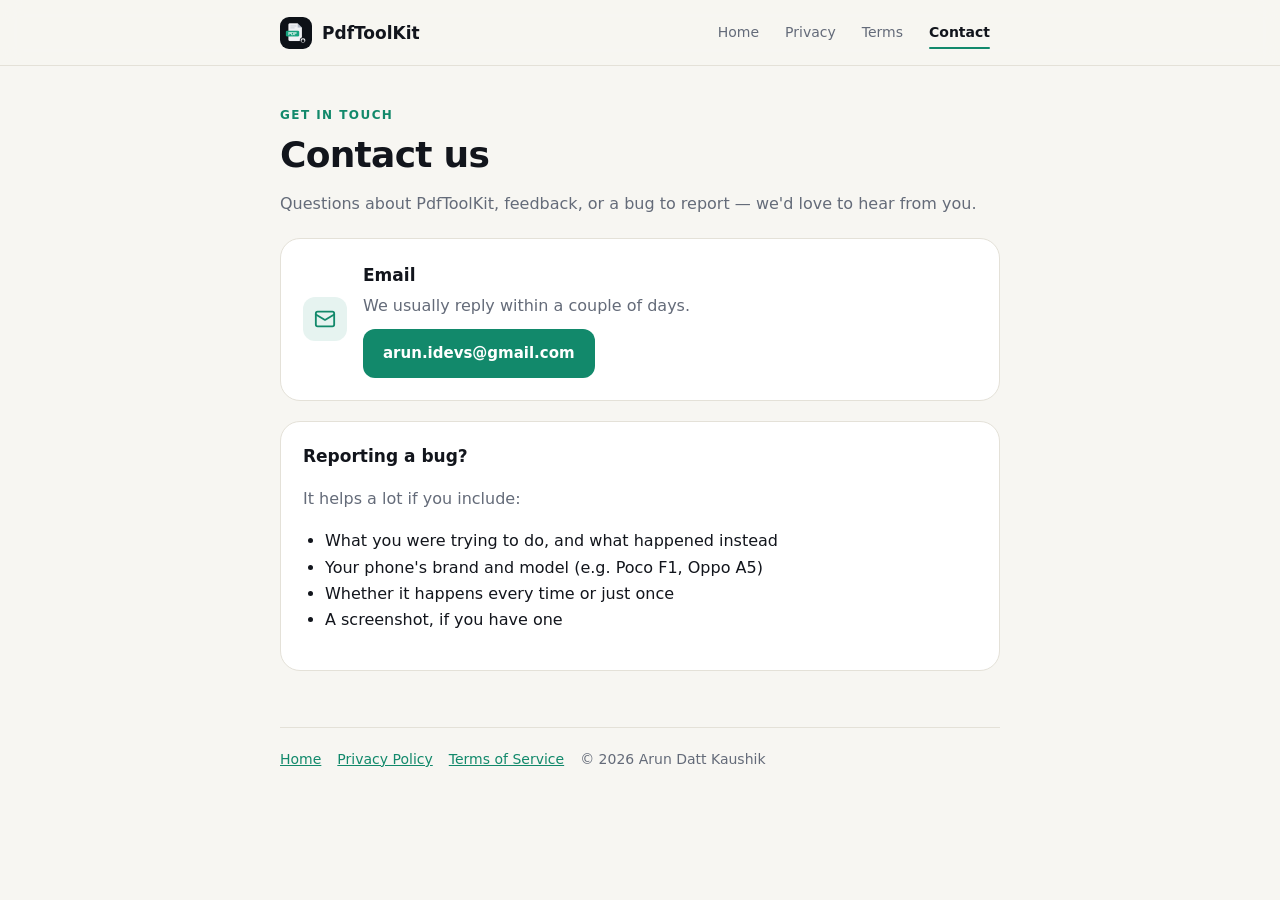
==== contact/index.html @ 8418fa76 "Add site nav bar, Contact page and subtle micro-animations - Sticky header with Home/Privacy/Terms/C" ====
<!doctype html>
<html lang="en">
<head>
<meta charset="utf-8">
<meta name="viewport" content="width=device-width, initial-scale=1">
<title>Contact – PdfToolKit</title>
<meta name="description" content="Get in touch about PdfToolKit — support, feedback or a bug report.">
<link rel="icon" href="../icon.png">
<link rel="stylesheet" href="../style.css">
</head>
<body>

<header class="site-header">
  <div class="nav-inner">
    <a class="brand" href="../"><img src="../icon.png" alt="">PdfToolKit</a>
    <nav class="tabs">
      <a href="../">Home</a>
      <a href="../privacy/">Privacy</a>
      <a href="../terms/">Terms</a>
      <a href="./" class="active">Contact</a>
    </nav>
  </div>
</header>

<main class="wrap">
  <div class="hero-anim">
    <div class="overline">Get in touch</div>
    <h1>Contact us</h1>
    <p class="muted">Questions about PdfToolKit, feedback, or a bug to report — we'd love to hear from you.</p>
  </div>

  <div class="card contact-card reveal">
    <div class="contact-icon"><svg viewBox="0 0 24 24" fill="none" stroke-width="2" stroke-linecap="round" stroke-linejoin="round"><rect x="2" y="4" width="20" height="16" rx="2"/><path d="m22 7-10 6L2 7"/></svg></div>
    <div>
      <h3 style="margin:0 0 4px">Email</h3>
      <p class="muted" style="margin:0 0 10px">We usually reply within a couple of days.</p>
      <a class="btn" href="mailto:arun.idevs@gmail.com">arun.idevs@gmail.com</a>
    </div>
  </div>

  <div class="card reveal">
    <h3 style="margin-top:0">Reporting a bug?</h3>
    <p class="muted">It helps a lot if you include:</p>
    <ul class="muted">
      <li>What you were trying to do, and what happened instead</li>
      <li>Your phone's brand and model (e.g. Poco F1, Oppo A5)</li>
      <li>Whether it happens every time or just once</li>
      <li>A screenshot, if you have one</li>
    </ul>
  </div>

  <footer class="muted">
    <a href="../">Home</a><a href="../privacy/">Privacy Policy</a><a href="../terms/">Terms of Service</a><span>© 2026 Arun Datt Kaushik</span>
  </footer>
</main>

<script src="../animate.js"></script>
</body>
</html>
---- style.css ----
:root {
  --bg: #F7F6F2; --surface: #FFFFFF; --border: #E4E1D8; --text: #12151C;
  --muted: #646B79; --accent: #12896B; --accent-soft: rgba(18,137,107,0.10);
  --shadow: rgba(18,21,28,0.07);
}
@media (prefers-color-scheme: dark) {
  :root {
    --bg: #0D1117; --surface: #151A23; --border: #262D3A; --text: #ECEEF2;
    --muted: #8C93A3; --accent: #1DB88F; --accent-soft: rgba(29,184,143,0.14);
    --shadow: rgba(0,0,0,0.35);
  }
}
* { box-sizing: border-box; }
html { scroll-behavior: smooth; }
body {
  margin: 0; background: var(--bg); color: var(--text);
  font: 16px/1.65 Inter, system-ui, -apple-system, "Segoe UI", Roboto, sans-serif;
}

/* ---------- Site header / nav ---------- */
.site-header {
  position: sticky; top: 0; z-index: 50;
  background: color-mix(in srgb, var(--bg) 86%, transparent);
  backdrop-filter: blur(10px); -webkit-backdrop-filter: blur(10px);
  border-bottom: 1px solid var(--border);
}
.nav-inner {
  max-width: 760px; margin: 0 auto; padding: 14px 20px;
  display: flex; align-items: center; gap: 10px; flex-wrap: wrap;
}
.brand { display: flex; align-items: center; gap: 10px; text-decoration: none; color: var(--text); font-weight: 700; font-size: 17px; }
.brand img { width: 32px; height: 32px; border-radius: 9px; transition: transform .35s cubic-bezier(.34,1.56,.64,1); }
.brand:hover img { transform: rotate(-8deg) scale(1.08); }
nav.tabs { margin-left: auto; display: flex; gap: 6px; font-size: 14px; }
nav.tabs a {
  position: relative; color: var(--muted); text-decoration: none; font-weight: 500;
  padding: 7px 10px; border-radius: 8px; transition: color .2s ease, background .2s ease;
}
nav.tabs a:hover { color: var(--text); background: var(--accent-soft); }
nav.tabs a::after {
  content: ''; position: absolute; left: 10px; right: 10px; bottom: 2px; height: 2px;
  background: var(--accent); border-radius: 2px; transform: scaleX(0); transform-origin: center;
  transition: transform .25s ease;
}
nav.tabs a:hover::after { transform: scaleX(1); }
nav.tabs a.active { color: var(--text); font-weight: 700; }
nav.tabs a.active::after { transform: scaleX(1); }

.wrap { max-width: 760px; margin: 0 auto; padding: 40px 20px 64px; }
.overline { color: var(--accent); font-size: 12px; font-weight: 700; letter-spacing: .12em; text-transform: uppercase; }
h1 { font-size: 36px; line-height: 1.15; letter-spacing: -.02em; margin: 8px 0 12px; }
h2 { font-size: 21px; letter-spacing: -.01em; margin: 36px 0 8px; }
h3 { font-size: 17px; margin: 22px 0 6px; }
p, li { color: var(--text); }
.muted { color: var(--muted); }
a { color: var(--accent); }
.card {
  background: var(--surface); border: 1px solid var(--border); border-radius: 20px;
  padding: 20px 22px; margin: 20px 0;
  transition: transform .25s ease, box-shadow .25s ease, border-color .25s ease;
}
.card:hover { transform: translateY(-3px); box-shadow: 0 14px 28px var(--shadow); border-color: var(--accent); }
.pill {
  display: inline-block; background: var(--accent-soft); color: var(--accent);
  border-radius: 999px; padding: 6px 12px; font-size: 14px; font-weight: 600;
}
.btn {
  display: inline-flex; align-items: center; gap: 8px; text-decoration: none;
  background: var(--accent); color: #fff; font-weight: 600; font-size: 15px;
  padding: 12px 20px; border-radius: 12px; border: none; cursor: pointer;
  transition: transform .2s ease, box-shadow .2s ease, opacity .2s ease;
}
.btn:hover { transform: translateY(-2px); box-shadow: 0 10px 22px var(--accent-soft); opacity: .95; }
.btn-secondary {
  background: var(--surface); color: var(--text); border: 1px solid var(--border);
}
.btn-secondary:hover { box-shadow: 0 10px 22px var(--shadow); }
table { width: 100%; border-collapse: collapse; font-size: 15px; }
th, td { text-align: left; padding: 10px 8px; border-bottom: 1px solid var(--border); vertical-align: top; }
th { color: var(--muted); font-weight: 600; font-size: 13px; }
.table-scroll { overflow-x: auto; }
footer { margin-top: 56px; padding-top: 20px; border-top: 1px solid var(--border); font-size: 14px; }
footer a { margin-right: 16px; }
ul { padding-left: 22px; }

/* ---------- Home page ---------- */
.hero { padding: 8px 0 16px; }
.hero-anim > * { animation: fadeUp .7s ease both; }
.hero-anim > *:nth-child(1) { animation-delay: .04s; }
.hero-anim > *:nth-child(2) { animation-delay: .14s; }
.hero-anim > *:nth-child(3) { animation-delay: .24s; }
.hero-anim > *:nth-child(4) { animation-delay: .34s; }
@keyframes fadeUp { from { opacity: 0; transform: translateY(16px); } to { opacity: 1; transform: none; } }

.feature-grid {
  display: grid; grid-template-columns: repeat(2, 1fr); gap: 14px; margin: 28px 0;
}
@media (max-width: 560px) { .feature-grid { grid-template-columns: 1fr; } }
.feature {
  background: var(--surface); border: 1px solid var(--border); border-radius: 18px;
  padding: 18px; transition: transform .25s ease, box-shadow .25s ease, border-color .25s ease;
}
.feature:hover { transform: translateY(-3px); box-shadow: 0 14px 28px var(--shadow); border-color: var(--accent); }
.feature-icon {
  width: 38px; height: 38px; border-radius: 10px; background: var(--accent-soft);
  display: flex; align-items: center; justify-content: center; margin-bottom: 10px;
  animation: float 4.5s ease-in-out infinite;
}
.feature-icon svg { width: 20px; height: 20px; stroke: var(--accent); }
@keyframes float { 0%, 100% { transform: translateY(0); } 50% { transform: translateY(-4px); } }
.feature h3 { margin: 0 0 4px; font-size: 16px; }
.feature p { margin: 0; color: var(--muted); font-size: 14px; }

/* ---------- Scroll reveal ---------- */
.reveal { opacity: 0; transform: translateY(18px); transition: opacity .6s ease, transform .6s ease; }
.reveal.in { opacity: 1; transform: none; }

/* ---------- Contact page ---------- */
.contact-card {
  display: flex; align-items: center; gap: 16px; padding: 22px;
}
.contact-icon {
  width: 44px; height: 44px; border-radius: 12px; background: var(--accent-soft);
  display: flex; align-items: center; justify-content: center; flex: none;
}
.contact-icon svg { width: 22px; height: 22px; stroke: var(--accent); }

@media (prefers-reduced-motion: reduce) {
  *, *::before, *::after {
    animation-duration: .001ms !important; animation-iteration-count: 1 !important;
    transition-duration: .001ms !important; scroll-behavior: auto !important;
  }
}
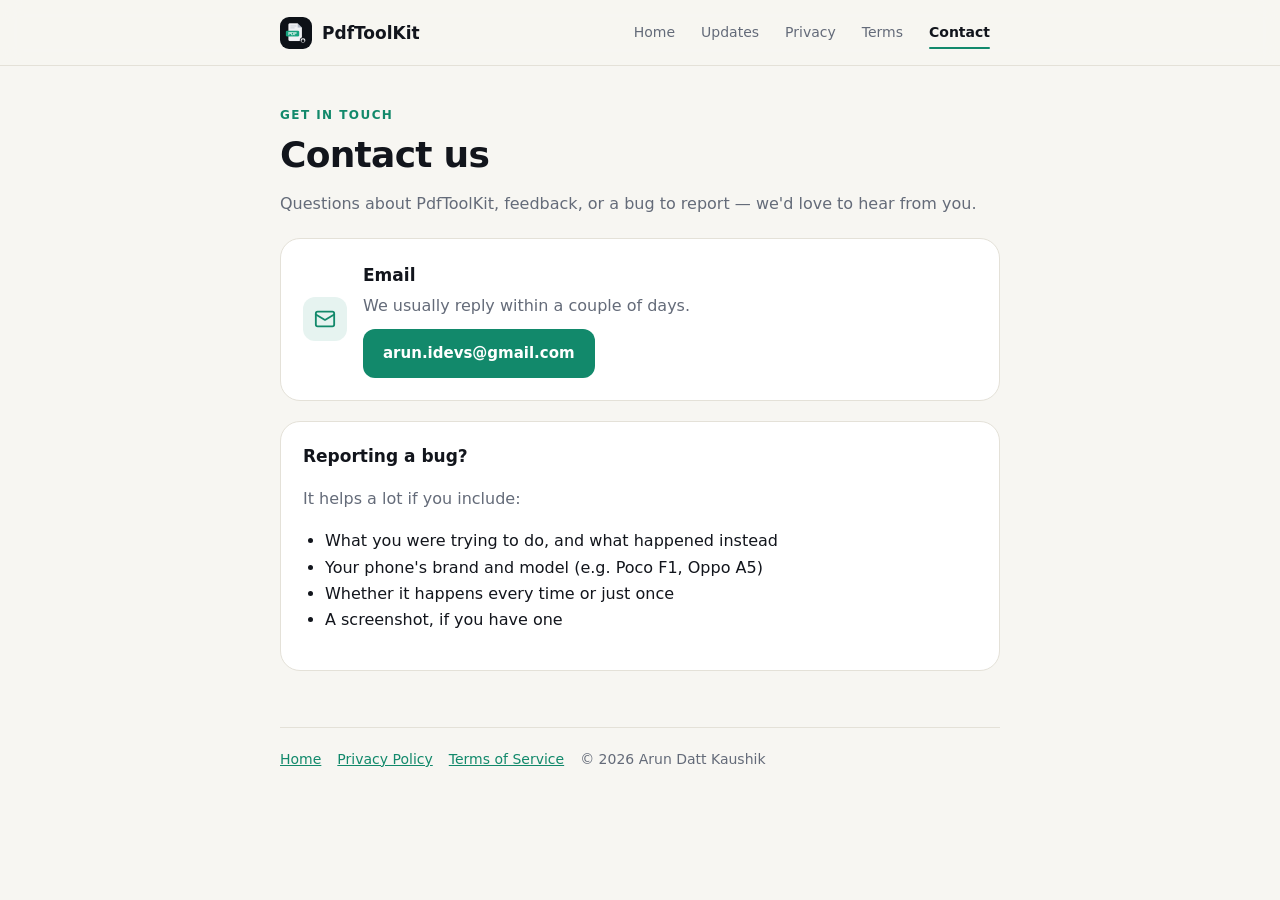
==== commit 738dab8b: "Add Updates (changelog) page - New /updates/ page listing release notes, most recent first - Latest " ====
--- a/contact/index.html
+++ b/contact/index.html
@@ -15,6 +15,7 @@
     <a class="brand" href="../"><img src="../icon.png" alt="">PdfToolKit</a>
     <nav class="tabs">
       <a href="../">Home</a>
+      <a href="../updates/">Updates</a>
       <a href="../privacy/">Privacy</a>
       <a href="../terms/">Terms</a>
       <a href="./" class="active">Contact</a>
--- a/style.css
+++ b/style.css
@@ -125,6 +125,51 @@
 }
 .contact-icon svg { width: 22px; height: 22px; stroke: var(--accent); }
 
+/* ---------- Updates / changelog ---------- */
+.release {
+  position: relative;
+  background: var(--surface); border: 1px solid var(--border); border-radius: 20px;
+  padding: 22px; margin: 18px 0;
+  transition: transform .25s ease, box-shadow .25s ease, border-color .25s ease;
+}
+.release:hover { transform: translateY(-3px); box-shadow: 0 14px 28px var(--shadow); }
+.release-latest {
+  border-color: var(--accent);
+  animation: glow 2.8s ease-in-out infinite;
+}
+@keyframes glow {
+  0%, 100% { box-shadow: 0 0 0 0 var(--accent-soft); }
+  50% { box-shadow: 0 0 0 10px rgba(0,0,0,0); }
+}
+.release-head {
+  display: flex; align-items: center; flex-wrap: wrap; gap: 10px; margin-bottom: 4px;
+}
+.release-version { font-size: 18px; font-weight: 700; }
+.release-date { color: var(--muted); font-size: 13px; }
+.latest-badge {
+  display: inline-flex; align-items: center; gap: 6px;
+  background: var(--accent-soft); color: var(--accent); font-size: 12px; font-weight: 700;
+  letter-spacing: .04em; text-transform: uppercase; padding: 4px 10px 4px 8px; border-radius: 999px;
+}
+.pulse-dot {
+  width: 7px; height: 7px; border-radius: 50%; background: var(--accent); position: relative; flex: none;
+}
+.pulse-dot::after {
+  content: ''; position: absolute; inset: -4px; border-radius: 50%; background: var(--accent);
+  opacity: .55; animation: pulse 1.8s ease-out infinite;
+}
+@keyframes pulse {
+  0% { transform: scale(0.6); opacity: .55; }
+  100% { transform: scale(2.2); opacity: 0; }
+}
+.release-notes { margin: 12px 0 0; padding-left: 20px; }
+.release-notes li { margin: 6px 0; font-size: 15px; }
+.release-notes li::marker { color: var(--accent); }
+.release-tag {
+  display: inline-block; font-size: 11px; font-weight: 700; letter-spacing: .03em; text-transform: uppercase;
+  color: var(--accent); margin-right: 6px;
+}
+
 @media (prefers-reduced-motion: reduce) {
   *, *::before, *::after {
     animation-duration: .001ms !important; animation-iteration-count: 1 !important;
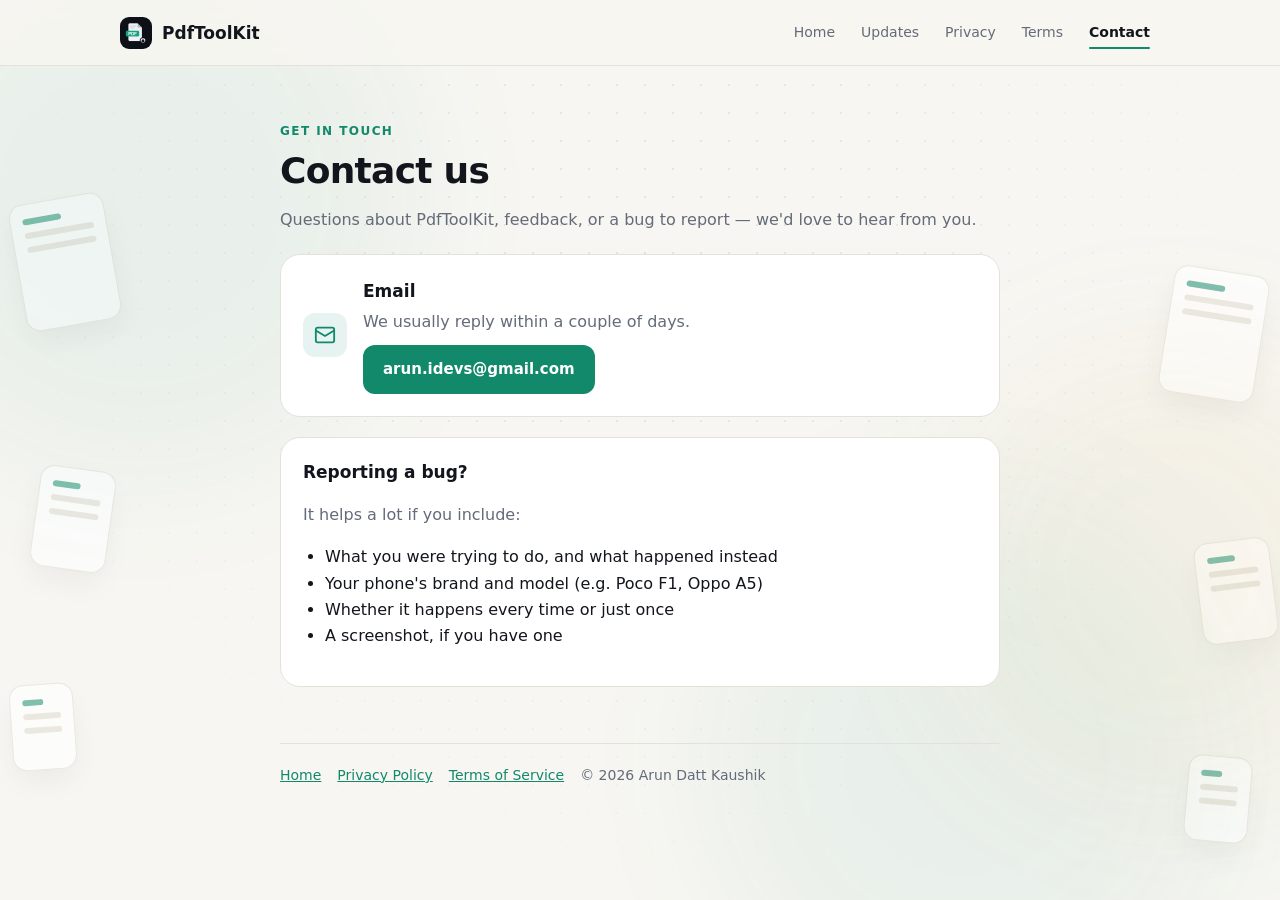
==== commit 3103eb25: "SEO: canonical + Open Graph tags on every page, sitemap.xml, richer home description Co-Authored-By:" ====
--- a/contact/index.html
+++ b/contact/index.html
@@ -5,6 +5,14 @@
 <meta name="viewport" content="width=device-width, initial-scale=1">
 <title>Contact – PdfToolKit</title>
 <meta name="description" content="Get in touch about PdfToolKit — support, feedback or a bug report.">
+<link rel="canonical" href="https://arunkaushikdev.github.io/pdftoolkit-site/contact/">
+<meta property="og:type" content="website">
+<meta property="og:site_name" content="PdfToolKit">
+<meta property="og:title" content="Contact – PdfToolKit">
+<meta property="og:description" content="Get in touch about PdfToolKit — support, feedback or a bug report.">
+<meta property="og:url" content="https://arunkaushikdev.github.io/pdftoolkit-site/contact/">
+<meta property="og:image" content="https://arunkaushikdev.github.io/pdftoolkit-site/icon.png">
+<meta name="twitter:card" content="summary">
 <link rel="icon" href="../icon.png">
 <link rel="stylesheet" href="../style.css">
 </head>
--- a/style.css
+++ b/style.css
@@ -151,6 +151,12 @@
   background: var(--accent-soft); color: var(--accent); font-size: 12px; font-weight: 700;
   letter-spacing: .04em; text-transform: uppercase; padding: 4px 10px 4px 8px; border-radius: 999px;
 }
+.progress-badge {
+  display: inline-flex; align-items: center; gap: 6px;
+  background: var(--border); color: var(--muted); font-size: 12px; font-weight: 700;
+  letter-spacing: .04em; text-transform: uppercase; padding: 4px 10px 4px 8px; border-radius: 999px;
+}
+.static-dot { width: 7px; height: 7px; border-radius: 50%; background: var(--muted); flex: none; }
 .pulse-dot {
   width: 7px; height: 7px; border-radius: 50%; background: var(--accent); position: relative; flex: none;
 }
@@ -176,3 +182,185 @@
     transition-duration: .001ms !important; scroll-behavior: auto !important;
   }
 }
+
+/* ---------- Life: ambient background, progress bar, hero visual ---------- */
+body { position: relative; overflow-x: hidden; }
+.bg-orbs { position: fixed; inset: 0; z-index: -1; pointer-events: none; overflow: hidden; }
+.bg-orbs i {
+  position: absolute; border-radius: 50%; filter: blur(70px); opacity: .55;
+  background: var(--accent-soft); animation: drift 18s ease-in-out infinite;
+}
+.bg-orbs i:nth-child(1) { width: 380px; height: 380px; top: -80px; left: -100px; }
+.bg-orbs i:nth-child(2) { width: 300px; height: 300px; top: 38%; right: -90px; animation-duration: 23s; animation-delay: -6s; background: rgba(212,175,94,0.14); }
+.bg-orbs i:nth-child(3) { width: 340px; height: 340px; bottom: -120px; left: 20%; animation-duration: 27s; animation-delay: -12s; }
+@keyframes drift {
+  0%, 100% { transform: translate(0, 0) scale(1); }
+  33% { transform: translate(60px, 40px) scale(1.12); }
+  66% { transform: translate(-30px, 70px) scale(.94); }
+}
+.scroll-bar {
+  position: fixed; top: 0; left: 0; height: 3px; width: 100%; z-index: 100;
+  background: linear-gradient(90deg, var(--accent), #D4AF5E); transform: scaleX(0); transform-origin: left;
+}
+.site-header { transition: box-shadow .3s ease, background .3s ease; }
+.site-header.scrolled { box-shadow: 0 8px 24px var(--shadow); }
+
+.grad-text {
+  background: linear-gradient(100deg, var(--accent), #D4AF5E, var(--accent));
+  background-size: 220% 100%; -webkit-background-clip: text; background-clip: text;
+  -webkit-text-fill-color: transparent; color: transparent; animation: shimmer 6s linear infinite;
+}
+@keyframes shimmer { to { background-position: -220% 0; } }
+
+.hero-visual { position: relative; height: 230px; margin: 26px 0 8px; display: flex; justify-content: center; }
+.doc {
+  position: absolute; bottom: 8px; width: 132px; height: 176px; border-radius: 16px;
+  background: var(--surface); border: 1px solid var(--border); padding: 18px 16px;
+  box-shadow: 0 18px 40px var(--shadow); transform-origin: bottom center;
+}
+.doc b { display: block; height: 7px; border-radius: 4px; background: var(--border); margin-bottom: 10px; }
+.doc b:nth-child(1) { width: 60%; background: var(--accent); }
+.doc b:nth-child(3) { width: 80%; } .doc b:nth-child(4) { width: 45%; }
+.doc.d1 { transform: translateX(-74px) rotate(-9deg); animation: bob1 5s ease-in-out infinite; }
+.doc.d2 { transform: translateX(74px) rotate(9deg); animation: bob2 6s ease-in-out infinite; }
+.doc.d3 { z-index: 2; animation: bob3 4.5s ease-in-out infinite; overflow: hidden; }
+@keyframes bob1 { 0%,100% { transform: translateX(-74px) rotate(-9deg); } 50% { transform: translateX(-80px) translateY(-10px) rotate(-12deg); } }
+@keyframes bob2 { 0%,100% { transform: translateX(74px) rotate(9deg); } 50% { transform: translateX(80px) translateY(-8px) rotate(12deg); } }
+@keyframes bob3 { 0%,100% { transform: translateY(0); } 50% { transform: translateY(-14px); } }
+.doc.d3::after {
+  content: ''; position: absolute; left: 0; right: 0; height: 40px; top: -40px;
+  background: linear-gradient(180deg, transparent, var(--accent-soft), transparent);
+  animation: scan 3s ease-in-out infinite;
+}
+@keyframes scan { 0% { top: -40px; } 100% { top: 176px; } }
+.badge-float {
+  position: absolute; z-index: 3; top: 6px; left: calc(50% + 40px);
+  background: var(--accent); color: #fff; font-weight: 700; font-size: 13px;
+  padding: 6px 12px; border-radius: 999px; box-shadow: 0 10px 22px var(--accent-soft);
+  animation: pop 3.2s ease-in-out infinite;
+}
+@keyframes pop { 0%,100% { transform: translateY(0) scale(1); } 50% { transform: translateY(-8px) scale(1.07); } }
+
+/* tool chips marquee */
+.marquee { overflow: hidden; margin: 26px -20px; mask-image: linear-gradient(90deg, transparent, #000 10%, #000 90%, transparent); -webkit-mask-image: linear-gradient(90deg, transparent, #000 10%, #000 90%, transparent); }
+.marquee-track { display: flex; gap: 10px; width: max-content; animation: scroll-x 30s linear infinite; }
+.marquee:hover .marquee-track { animation-play-state: paused; }
+.chip {
+  white-space: nowrap; background: var(--surface); border: 1px solid var(--border); color: var(--text);
+  padding: 8px 16px; border-radius: 999px; font-size: 14px; font-weight: 600;
+}
+.chip em { font-style: normal; color: var(--accent); margin-right: 6px; }
+@keyframes scroll-x { to { transform: translateX(-50%); } }
+
+/* stats */
+.stats { display: grid; grid-template-columns: repeat(3, 1fr); gap: 12px; margin: 28px 0; }
+.stat { text-align: center; background: var(--surface); border: 1px solid var(--border); border-radius: 18px; padding: 18px 8px; }
+.stat .num { font-size: 30px; font-weight: 800; letter-spacing: -.02em; color: var(--accent); }
+.stat .lbl { font-size: 13px; color: var(--muted); }
+
+/* cursor-follow glow on cards */
+.feature, .card, .release { --mx: 50%; --my: 50%; }
+.feature::before, .card::before {
+  content: ''; position: absolute; inset: 0; border-radius: inherit; opacity: 0; pointer-events: none;
+  background: radial-gradient(240px circle at var(--mx) var(--my), var(--accent-soft), transparent 70%);
+  transition: opacity .3s ease;
+}
+.feature, .card { position: relative; overflow: hidden; }
+.feature:hover::before, .card:hover::before { opacity: 1; }
+
+.btn { position: relative; overflow: hidden; }
+.btn::after {
+  content: ''; position: absolute; top: 0; left: -60%; width: 40%; height: 100%;
+  background: linear-gradient(100deg, transparent, rgba(255,255,255,.35), transparent);
+  transform: skewX(-20deg); animation: sheen 4s ease-in-out infinite;
+}
+@keyframes sheen { 0%, 60% { left: -60%; } 100% { left: 130%; } }
+.pill { animation: breathe 3s ease-in-out infinite; }
+@keyframes breathe { 0%,100% { box-shadow: 0 0 0 0 var(--accent-soft); } 50% { box-shadow: 0 0 0 8px transparent; } }
+@media (max-width: 560px) { .hero-visual { transform: scale(.85); } .stats .num { font-size: 24px; } }
+
+/* hero doc contents */
+.doc .tag { position: absolute; top: 10px; right: 10px; font-style: normal; font-size: 9px; font-weight: 800; letter-spacing: .06em; color: var(--accent); background: var(--accent-soft); padding: 2px 6px; border-radius: 6px; }
+.doc .img { display: block; height: 44px; border-radius: 8px; margin: 2px 0 10px; text-decoration: none;
+  background: linear-gradient(135deg, var(--accent-soft), rgba(212,175,94,.28)); position: relative; overflow: hidden; }
+.doc .img::after { content: ''; position: absolute; width: 14px; height: 14px; border-radius: 50%; background: var(--accent); opacity: .7; top: 8px; left: 10px; }
+.doc .rows { display: grid; gap: 6px; margin: 2px 0 10px; }
+.doc .rows s { display: block; height: 10px; border-radius: 3px; background: var(--accent-soft); text-decoration: none; }
+.doc .rows s:nth-child(2) { background: var(--border); }
+.doc .bar { position: absolute; left: 16px; right: 16px; bottom: 16px; height: 8px; border-radius: 4px; background: var(--border); overflow: hidden; }
+.doc .bar span { display: block; height: 100%; width: 100%; border-radius: 4px; background: var(--accent); transform-origin: left; animation: shrinkbar 3.6s ease-in-out infinite; }
+@keyframes shrinkbar { 0% { transform: scaleX(1); } 55%, 100% { transform: scaleX(.4); } }
+
+/* updates timeline */
+.release { margin-left: 18px; }
+.release::before { content: ''; position: absolute; left: -18px; top: 30px; width: 11px; height: 11px; border-radius: 50%; background: var(--border); border: 2px solid var(--bg); z-index: 1; }
+.release-latest::before { background: var(--accent); animation: pulse-ring 2s ease-out infinite; }
+@keyframes pulse-ring { 0% { box-shadow: 0 0 0 0 var(--accent-soft); } 100% { box-shadow: 0 0 0 10px transparent; } }
+.release::after { content: ''; position: absolute; left: -13px; top: 42px; bottom: -34px; width: 1px; background: var(--border); }
+.release:last-of-type::after { display: none; }
+
+/* ---------- Wide layout: use the whole screen, not a narrow strip ---------- */
+body::before {
+  content: ''; position: fixed; inset: 0; z-index: -2; pointer-events: none;
+  background-image: radial-gradient(circle at 1px 1px, color-mix(in srgb, var(--muted) 28%, transparent) 1px, transparent 0);
+  background-size: 28px 28px;
+  -webkit-mask-image: radial-gradient(ellipse at 50% 30%, #000 0%, transparent 75%);
+  mask-image: radial-gradient(ellipse at 50% 30%, #000 0%, transparent 75%);
+  opacity: .55;
+}
+.nav-inner { max-width: 1080px; }
+.wrap.wide { max-width: 1080px; }
+.hero-cta { display: flex; flex-wrap: wrap; gap: 10px; margin-top: 18px; }
+@media (min-width: 900px) {
+  .wrap { padding-top: 56px; }
+  .hero-split { display: grid; grid-template-columns: 1.05fr .95fr; align-items: center; gap: 40px; }
+  .hero-split h1 { font-size: 54px; }
+  .hero-split .muted { font-size: 18px; max-width: 520px; }
+  .hero-split .hero-visual { height: 340px; margin: 0; transform: scale(1.18); transform-origin: center bottom; }
+  .wide .feature-grid { grid-template-columns: repeat(4, 1fr); gap: 16px; }
+  .wide .stats { grid-template-columns: repeat(3, 1fr); max-width: 760px; margin-left: auto; margin-right: auto; }
+  .wide .card { max-width: 760px; margin-left: auto; margin-right: auto; }
+  .wide .marquee { margin-left: calc(50% - 50vw); margin-right: calc(50% - 50vw); }
+  .bg-orbs i:nth-child(1) { width: 560px; height: 560px; left: -140px; }
+  .bg-orbs i:nth-child(2) { width: 460px; height: 460px; right: -120px; }
+  .bg-orbs i:nth-child(3) { width: 520px; height: 520px; left: 55%; }
+}
+@media (max-width: 899px) { .hero-split .hero-visual { margin-top: 26px; } }
+
+.wide .feature-grid { }
+@media (min-width: 900px) { .wide .feature-grid { grid-template-columns: repeat(3, 1fr); } }
+
+/* floating document shapes in the side gutters (wide screens only) */
+.side-deco { display: none; }
+@media (min-width: 1200px) {
+  .side-deco { display: block; position: fixed; top: 0; bottom: 0; width: calc((100vw - 1080px) / 2 - 24px); z-index: -1; pointer-events: none; }
+  .side-deco.l { left: 0; } .side-deco.r { right: 0; }
+  .sd { position: absolute; width: 96px; height: 128px; border-radius: 14px; background: var(--surface);
+    border: 1px solid var(--border); padding: 14px 12px; opacity: .65; box-shadow: 0 14px 30px var(--shadow); }
+  .sd b { display: block; height: 6px; border-radius: 3px; background: var(--border); margin-bottom: 8px; }
+  .sd b:first-child { width: 55%; background: var(--accent); opacity: .8; }
+  .side-deco.l .a { left: 22%; top: 22%; transform: rotate(-10deg); animation: sd1 9s ease-in-out infinite; }
+  .side-deco.l .c { left: 46%; top: 52%; transform: rotate(8deg); animation: sd2 11s ease-in-out infinite; width: 76px; height: 102px; }
+  .side-deco.l .e { left: 14%; top: 76%; transform: rotate(-4deg); animation: sd1 13s ease-in-out infinite; width: 64px; height: 86px; }
+  .side-deco.r .a { right: 24%; top: 30%; transform: rotate(9deg); animation: sd2 10s ease-in-out infinite; }
+  .side-deco.r .c { right: 8%; top: 60%; transform: rotate(-7deg); animation: sd1 12s ease-in-out infinite; width: 76px; height: 102px; }
+  .side-deco.r .e { right: 40%; top: 84%; transform: rotate(5deg); animation: sd2 14s ease-in-out infinite; width: 64px; height: 86px; }
+}
+@keyframes sd1 { 0%,100% { translate: 0 0; } 50% { translate: 8px -16px; } }
+@keyframes sd2 { 0%,100% { translate: 0 0; } 50% { translate: -8px 14px; } }
+
+.release-sec { margin: 16px 0 0; font-size: 12px; font-weight: 700; letter-spacing: .08em; text-transform: uppercase; color: var(--muted); }
+.release-sec + .release-notes { margin-top: 6px; }
+
+/* Releases / Known issues switch on the Updates page */
+.seg { display: inline-flex; gap: 4px; padding: 4px; margin: 4px 0 26px; background: var(--surface); border: 1px solid var(--border); border-radius: 999px; }
+.seg-btn { appearance: none; border: 0; background: transparent; color: var(--muted); font: inherit; font-size: 14px; font-weight: 600; padding: 8px 16px; border-radius: 999px; cursor: pointer; transition: background .2s ease, color .2s ease; }
+.seg-btn:hover { color: var(--text); }
+.seg-btn.active { background: var(--accent); color: #fff; }
+.seg-count { display: inline-block; min-width: 18px; margin-left: 4px; padding: 0 6px; border-radius: 999px; font-size: 12px; line-height: 18px; text-align: center; background: var(--accent-soft); color: var(--accent); }
+.seg-btn.active .seg-count { background: rgba(255,255,255,0.25); color: #fff; }
+.panel[hidden] { display: none; }
+
+.issue-meta { display: inline-block; margin-top: 6px; font-size: 12.5px; color: var(--muted); }
+.issue-fixed { display: inline-block; margin-right: 6px; padding: 1px 8px; border-radius: 999px; background: rgba(22,163,74,.14); color: #15803d; font-weight: 700; font-size: 11px; letter-spacing: .02em; }
+.issue-open { display: inline-block; margin-right: 6px; padding: 1px 8px; border-radius: 999px; background: rgba(217,119,6,.14); color: #b45309; font-weight: 700; font-size: 11px; letter-spacing: .04em; text-transform: uppercase; }
